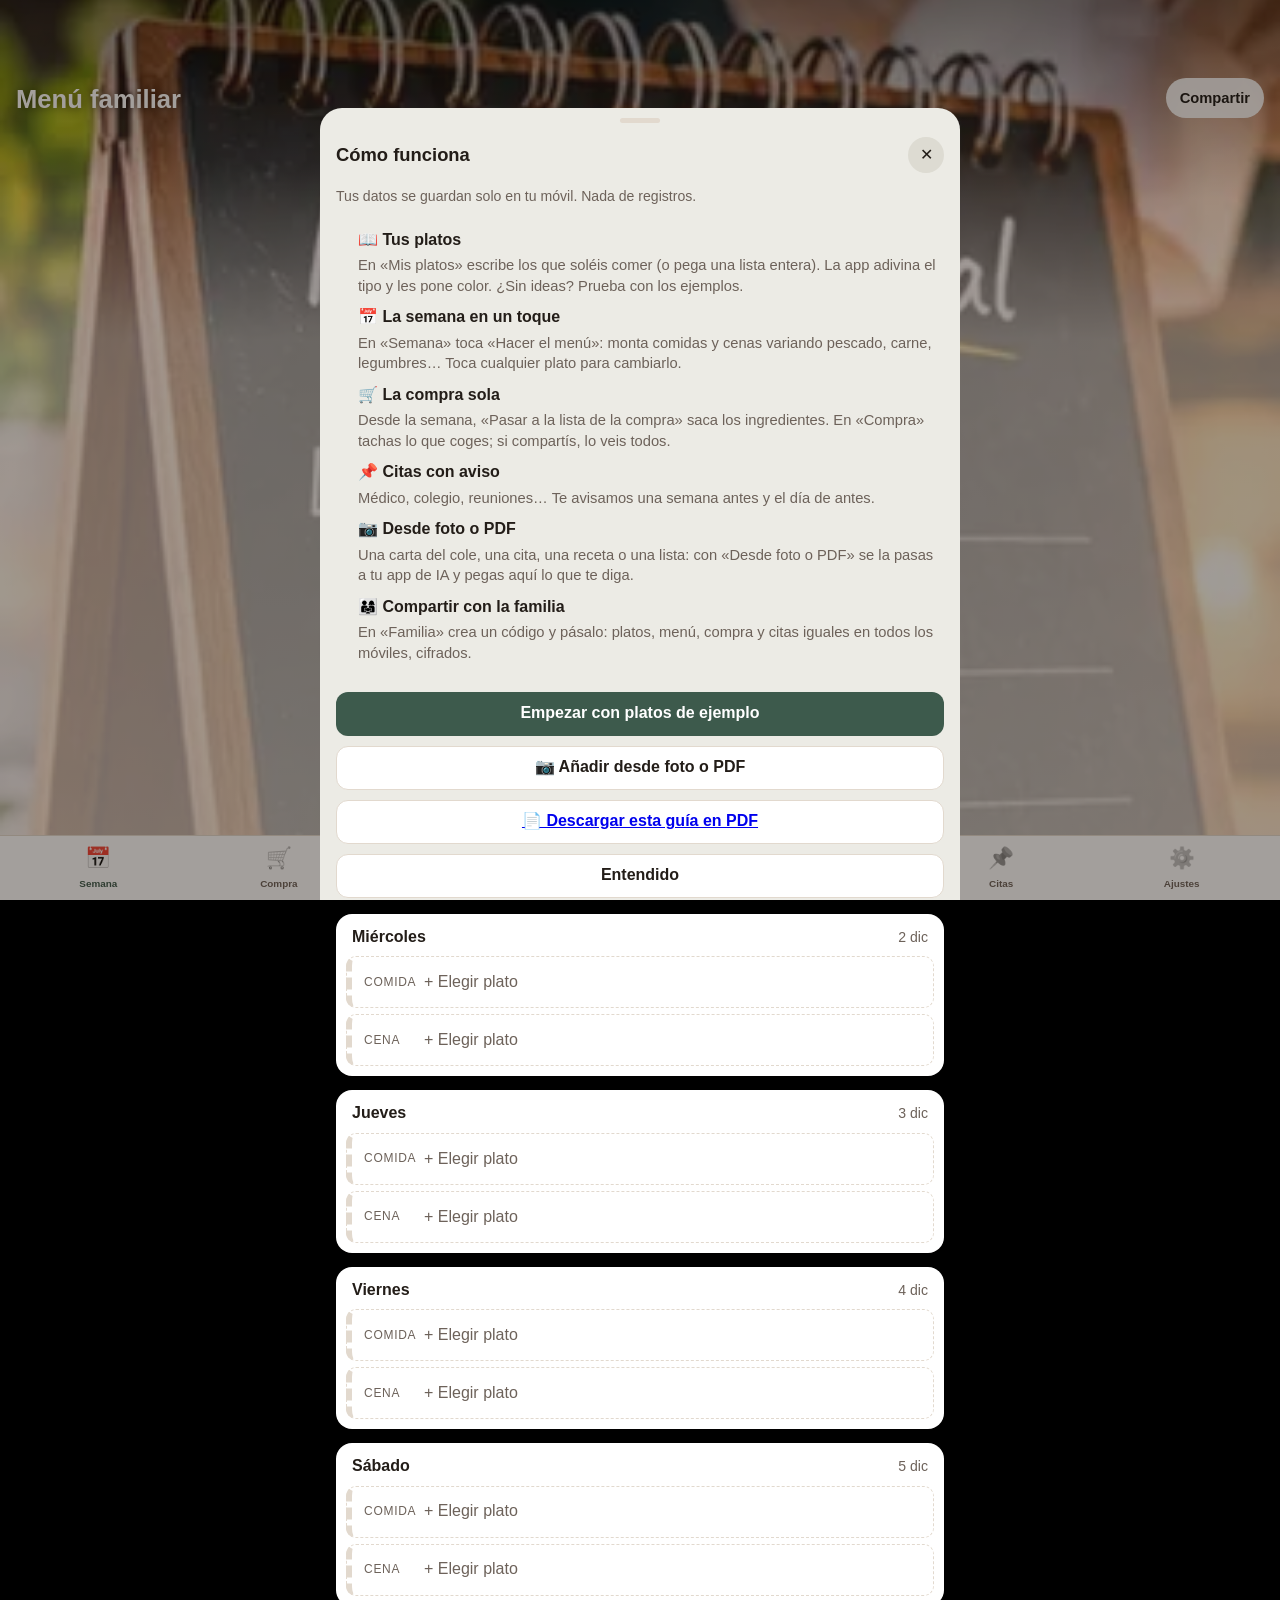
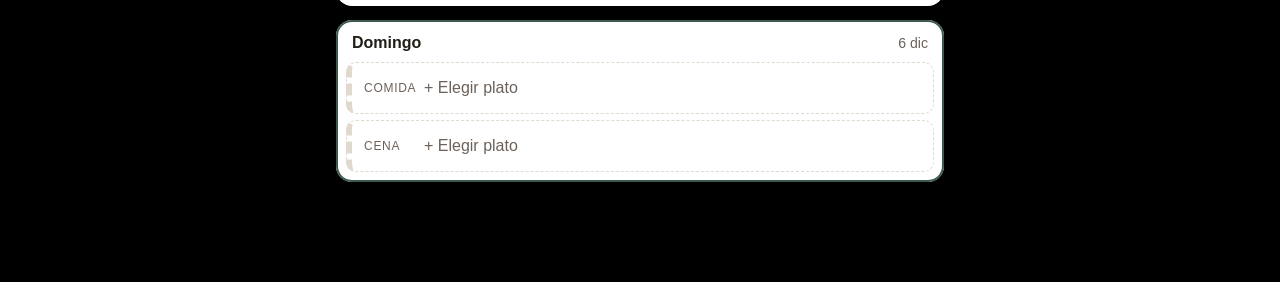
==== index.html @ d6dd3441 "Fondo de foto en cada pestaña, fijo al bajar, y elegible desde Ajustes (versión 20) Co-Authored-By: " ====
<!doctype html>
<html lang="es">
<head>
  <meta charset="utf-8">
  <meta name="viewport" content="width=device-width, initial-scale=1, viewport-fit=cover">
  <title>Menú familiar</title>
  <meta name="description" content="Planifica las comidas de la semana con vuestros platos de siempre, por colores, y alguna idea nueva de vez en cuando.">
  <meta name="theme-color" content="#f7f4ef" media="(prefers-color-scheme: light)">
  <meta name="theme-color" content="#151311" media="(prefers-color-scheme: dark)">
  <meta name="apple-mobile-web-app-capable" content="yes">
  <meta name="mobile-web-app-capable" content="yes">
  <meta name="apple-mobile-web-app-title" content="Menú familiar">
  <meta name="apple-mobile-web-app-status-bar-style" content="default">
  <link rel="manifest" href="manifest.webmanifest">
  <link rel="apple-touch-icon" href="icons/apple-touch-icon.png">
  <link rel="icon" type="image/png" href="icons/icon-192.png">
  <link rel="stylesheet" href="styles.css?v=20">
</head>
<body>
  <div id="fondo" aria-hidden="true"></div>
  <header class="topbar">
    <h1 id="title">Menú familiar</h1>
    <div class="actions" id="actions"></div>
  </header>

  <main id="view" tabindex="-1"></main>

  <nav class="tabs" id="tabs">
    <button type="button" data-tab="semana"><span class="tab-ic" aria-hidden="true">📅</span>Semana</button>
    <button type="button" data-tab="compra"><span class="tab-ic" aria-hidden="true">🛒</span>Compra</button>
    <button type="button" data-tab="platos"><span class="tab-ic" aria-hidden="true">📖</span>Mis platos</button>
    <button type="button" data-tab="familia"><span class="tab-ic" aria-hidden="true">👨‍👩‍👧</span>Familia</button>
    <button type="button" data-tab="ideas"><span class="tab-ic" aria-hidden="true">✨</span>Ideas</button>
    <button type="button" data-tab="citas"><span class="tab-ic" aria-hidden="true">📌</span>Citas</button>
    <button type="button" data-tab="ajustes"><span class="tab-ic" aria-hidden="true">⚙️</span>Ajustes</button>
  </nav>

  <div class="scrim" id="scrim"></div>
  <section class="sheet" id="sheet" role="dialog" aria-modal="true" aria-hidden="true" inert></section>
  <div class="toast" id="toast" role="status" aria-live="polite"></div>

  <!-- Al publicar una versión nueva, sube el número de ?v= en todos (y en APP_VERSION de app.js) -->
  <script src="platos.js?v=20"></script>
  <script src="familia.js?v=20"></script>
  <script src="compra.js?v=20"></script>
  <script src="recetas.js?v=20"></script>
  <script src="dibujos.js?v=20"></script>
  <script src="miembros.js?v=20"></script>
  <script src="citas.js?v=20"></script>
  <script src="guia.js?v=20"></script>
  <script src="ajustes.js?v=20"></script>
  <script src="app.js?v=20"></script>
</body>
</html>
---- styles.css ----
/* Una columna: barra superior, contenido y pestañas abajo. Cada tipo de plato tiene su color. */
:root {
  --bg: #f7f4ef;
  --surface: #ffffff;
  --surface-2: #efe9e1;
  --fg: #231d18;
  --muted: #6d625a;
  --line: #e2d9ce;
  --accent: #b4532a;
  --accent-fg: #ffffff;
  --scrim: rgba(25, 15, 8, 0.4);
  --shadow: 0 1px 2px rgba(40, 20, 5, 0.06), 0 2px 8px rgba(40, 20, 5, 0.05);
  --font: -apple-system, BlinkMacSystemFont, "SF Pro Text", "Segoe UI", Roboto, "Helvetica Neue", sans-serif;
  --radius: 16px;

  /* Colores de cada tipo */
  --pescado: #1f6fd1;
  --carne: #d23131;
  --ave: #e07a12;
  --verdura: #2f9a3c;
  --legumbres: #8a5a2b;
  --pasta: #c9a100;
  --huevos: #8b4fd6;
  --otros: #6b7280;
  --tint: 13%;
  color-scheme: light;
}

@media (prefers-color-scheme: dark) {
  :root {
    --bg: #151311;
    --surface: #201d1a;
    --surface-2: #2c2824;
    --fg: #efe8e1;
    --muted: #aa9f95;
    --line: #38322c;
    --accent: #f08a5d;
    --accent-fg: #2a1206;
    --scrim: rgba(0, 0, 0, 0.6);
    --shadow: none;
    --pescado: #5aa2f5;
    --carne: #f26b6b;
    --ave: #f5a14a;
    --verdura: #5fca6c;
    --legumbres: #c4925f;
    --pasta: #e6c63a;
    --huevos: #b48af0;
    --otros: #9ca3af;
    --tint: 20%;
    color-scheme: dark;
  }
}

* { box-sizing: border-box; }
[hidden] { display: none !important; }
html { -webkit-text-size-adjust: 100%; }
body {
  margin: 0;
  min-height: 100vh;
  background: var(--bg);
  color: var(--fg);
  font-family: var(--font);
  font-size: 16px;
  line-height: 1.4;
  -webkit-tap-highlight-color: transparent;
}
button, input, select, textarea { font: inherit; color: inherit; }
button { cursor: pointer; }
:focus-visible { outline: 2px solid var(--accent); outline-offset: 2px; }

.c-pescado { --c: var(--pescado); }
.c-carne { --c: var(--carne); }
.c-ave { --c: var(--ave); }
.c-verdura { --c: var(--verdura); }
.c-legumbres { --c: var(--legumbres); }
.c-pasta { --c: var(--pasta); }
.c-huevos { --c: var(--huevos); }
.c-otros { --c: var(--otros); }

/* ---------- Barra superior ---------- */
.topbar {
  position: sticky;
  top: 0;
  z-index: 10;
  display: flex;
  align-items: center;
  justify-content: space-between;
  gap: 8px;
  min-height: calc(56px + env(safe-area-inset-top, 0px));
  padding: env(safe-area-inset-top, 0px) max(16px, env(safe-area-inset-right, 0px)) 0 max(16px, env(safe-area-inset-left, 0px));
  background: var(--bg);
}
.topbar h1 { margin: 0; font-size: 1.35rem; font-weight: 750; color: var(--accent); }
.actions { display: flex; gap: 4px; }

/* ---------- Contenido ---------- */
main {
  display: grid;
  gap: 14px;
  max-width: 640px;
  margin: 0 auto;
  padding: 4px max(16px, env(safe-area-inset-right, 0px)) calc(100px + env(safe-area-inset-bottom, 0px)) max(16px, env(safe-area-inset-left, 0px));
}
main:focus { outline: none; }
h2 { margin: 8px 0 0; font-size: 1.05rem; }
.muted { color: var(--muted); }
.small { font-size: 0.88rem; }
p { margin: 0; }

.card {
  background: var(--surface);
  border-radius: var(--radius);
  box-shadow: var(--shadow);
  padding: 16px;
  display: grid;
  gap: 12px;
}

/* ---------- Botones ---------- */
.btn {
  display: inline-flex;
  align-items: center;
  justify-content: center;
  gap: 6px;
  min-height: 44px;
  padding: 0 16px;
  border: 1px solid var(--line);
  border-radius: 12px;
  background: var(--surface);
  font-weight: 600;
}
.btn:active { background: var(--surface-2); }
.btn.primary { background: var(--accent); color: var(--accent-fg); border-color: transparent; }
.btn.primary:active { filter: brightness(0.92); }
.btn.danger { color: var(--carne); }
.btn.small { min-height: 36px; padding: 0 12px; font-size: 0.9rem; }
.row { display: flex; flex-wrap: wrap; gap: 8px; }
.row > .grow { flex: 1 1 0; }

.pill-btn {
  min-height: 40px;
  padding: 0 14px;
  border: 0;
  border-radius: 999px;
  background: var(--surface-2);
  font-weight: 600;
  font-size: 0.92rem;
}

/* ---------- Semana ---------- */
.week-nav { display: grid; grid-template-columns: 44px 1fr 44px; align-items: center; }
.week-nav strong { text-align: center; }
.round {
  width: 44px; height: 44px;
  border: 0; border-radius: 50%;
  background: var(--surface-2);
  font-size: 1.2rem;
}

.legend { display: flex; flex-wrap: wrap; gap: 6px; }
.legend-item {
  display: inline-flex;
  align-items: center;
  gap: 6px;
  padding: 4px 10px 4px 6px;
  border-radius: 999px;
  background: var(--surface);
  box-shadow: var(--shadow);
  font-size: 0.85rem;
}
.legend-item b { font-variant-numeric: tabular-nums; }
.legend-item.low { opacity: 0.55; }
.dot { width: 12px; height: 12px; border-radius: 50%; background: var(--c, var(--otros)); flex: none; }

.day {
  background: var(--surface);
  border-radius: var(--radius);
  box-shadow: var(--shadow);
  padding: 10px;
  display: grid;
  gap: 6px;
}
.day.today { outline: 2px solid var(--accent); outline-offset: -2px; }
.day-head { display: flex; justify-content: space-between; align-items: baseline; padding: 2px 6px; }
.day-head strong { text-transform: capitalize; }

.slot {
  display: grid;
  grid-template-columns: auto minmax(0, 1fr) auto;
  align-items: center;
  gap: 10px;
  width: 100%;
  min-height: 52px;
  padding: 8px 12px;
  border: 0;
  border-left: 6px solid var(--c, var(--line));
  border-radius: 10px;
  background: var(--surface-2);
  background: color-mix(in srgb, var(--c, var(--line)) var(--tint), var(--surface));
  text-align: left;
}
.slot.empty { border-left-style: dashed; background: transparent; outline: 1px dashed var(--line); outline-offset: -1px; }
.slot-meal { font-size: 0.75rem; text-transform: uppercase; letter-spacing: 0.06em; color: var(--muted); width: 50px; }
.slot-name { font-weight: 600; }
.slot.empty .slot-name { font-weight: 400; color: var(--muted); }
.slot-emoji { font-size: 1.2rem; }
.tag-new {
  display: inline-block;
  margin-left: 6px;
  padding: 1px 7px;
  border-radius: 999px;
  background: var(--accent);
  color: var(--accent-fg);
  font-size: 0.7rem;
  font-weight: 700;
  vertical-align: 2px;
}

/* ---------- Mis platos ---------- */
.group { display: grid; gap: 6px; }
.group-head { display: flex; align-items: center; gap: 8px; margin-top: 6px; font-weight: 700; }
.group-head .count { color: var(--muted); font-weight: 400; }
.dish {
  display: flex;
  align-items: center;
  gap: 10px;
  width: 100%;
  min-height: 48px;
  padding: 8px 12px;
  border: 0;
  border-left: 6px solid var(--c);
  border-radius: 10px;
  background: var(--surface);
  background: color-mix(in srgb, var(--c) calc(var(--tint) * 0.6), var(--surface));
  box-shadow: var(--shadow);
  text-align: left;
}
.dish .name { flex: 1; font-weight: 600; }
.badge { font-size: 0.75rem; color: var(--muted); }

input[type="text"], input[type="search"], textarea {
  width: 100%;
  min-height: 46px;
  padding: 10px 12px;
  border: 1px solid var(--line);
  border-radius: 12px;
  background: var(--surface);
  font-size: 16px;
}
textarea { min-height: 160px; resize: vertical; }
label.field { display: grid; gap: 6px; font-weight: 600; font-size: 0.92rem; }

.chips { display: flex; flex-wrap: wrap; gap: 6px; }
.chip {
  display: inline-flex;
  align-items: center;
  gap: 6px;
  min-height: 38px;
  padding: 0 12px;
  border: 2px solid transparent;
  border-radius: 999px;
  background: var(--surface-2);
  font-size: 0.9rem;
}
.chip[aria-pressed="true"] {
  border-color: var(--c, var(--accent));
  background: color-mix(in srgb, var(--c, var(--accent)) calc(var(--tint) * 1.6), var(--surface));
  font-weight: 700;
}

/* ---------- Ideas ---------- */
.idea {
  border-left: 8px solid var(--c);
  background: color-mix(in srgb, var(--c) var(--tint), var(--surface));
  text-align: center;
  padding: 24px 16px;
}
.idea .big { font-size: 2.6rem; }
.idea .title { font-size: 1.35rem; font-weight: 750; }

.empty-state { text-align: center; padding: 28px 16px; }
.empty-state .big { font-size: 2.6rem; }

/* ---------- Lista de la compra ---------- */
.item {
  display: flex;
  align-items: stretch;
  background: var(--surface);
  border-radius: 12px;
  box-shadow: var(--shadow);
}
.item-main {
  flex: 1;
  display: flex;
  align-items: center;
  gap: 12px;
  min-height: 52px;
  padding: 8px 12px;
  border: 0;
  background: transparent;
  text-align: left;
}
.tick {
  display: grid;
  place-items: center;
  flex: none;
  width: 26px;
  height: 26px;
  border: 2px solid var(--line);
  border-radius: 50%;
  font-size: 0.9rem;
  font-weight: 800;
}
.item-text { display: grid; }
.item-name { font-weight: 600; }
.item-from { font-size: 0.8rem; color: var(--muted); }
.item-edit {
  width: 48px;
  border: 0;
  border-left: 1px solid var(--line);
  background: transparent;
  color: var(--muted);
  font-size: 1.2rem;
}
.item.done { box-shadow: none; background: transparent; outline: 1px solid var(--line); outline-offset: -1px; }
.item.done .item-name { text-decoration: line-through; color: var(--muted); font-weight: 400; }
.item.done .tick { background: var(--verdura); border-color: var(--verdura); color: var(--surface); }

.from-dish {
  display: grid;
  gap: 8px;
  padding: 12px;
  border-left: 6px solid var(--c);
  border-radius: 12px;
  background: var(--surface);
}
.from-title { display: flex; align-items: center; gap: 8px; font-weight: 700; }
.chip.have { opacity: 0.6; }
.btn:disabled { opacity: 0.5; }
textarea.short { min-height: 96px; }

/* ---------- Recetas ---------- */
.recipe-meta { display: flex; flex-wrap: wrap; align-items: center; gap: 6px 14px; font-size: 0.9rem; color: var(--muted); }
.recipe-meta .dot { margin-right: -8px; }
.servings { display: flex; align-items: center; gap: 12px; }
.servings span { flex: 1; font-weight: 600; }
.servings strong { min-width: 2ch; text-align: center; font-size: 1.15rem; }
.ing-table {
  width: 100%;
  border-collapse: collapse;
  background: var(--surface);
  border-radius: 12px;
  overflow: hidden;
  font-size: 0.92rem;
}
.ing-table th, .ing-table td { padding: 8px 10px; text-align: left; border-bottom: 1px solid var(--line); }
.ing-table th { font-size: 0.75rem; text-transform: uppercase; letter-spacing: 0.05em; color: var(--muted); font-weight: 600; }
.ing-table th:nth-child(2), .ing-table td:nth-child(2) { white-space: nowrap; }
.ing-table th:last-child, .ing-table td:last-child { text-align: right; font-variant-numeric: tabular-nums; white-space: nowrap; }
.ing-table tfoot td { font-weight: 700; border-bottom: 0; }
.ing-table tfoot tr:first-child td { border-top: 2px solid var(--line); }
.macros { display: grid; grid-template-columns: repeat(3, 1fr); gap: 8px; }
.macros div { display: grid; justify-items: center; padding: 10px 6px; border-radius: 12px; background: var(--surface); }
.macros strong { font-size: 1.05rem; font-variant-numeric: tabular-nums; }
.macros span { font-size: 0.78rem; color: var(--muted); }
.steps-title { margin: 4px 0 0; font-size: 1rem; }
.steps { margin: 0; padding-left: 1.4em; display: grid; gap: 8px; line-height: 1.5; }
.steps li::marker { color: var(--accent); font-weight: 700; }

/* ---------- Dibujos y cuadrícula de platos ---------- */
.cute { display: block; width: 64px; height: 64px; flex: none; }
.tiles { display: grid; grid-template-columns: repeat(auto-fill, minmax(100px, 1fr)); gap: 8px; }
.tile {
  position: relative;
  display: grid;
  justify-items: center;
  align-content: start;
  gap: 6px;
  aspect-ratio: 1 / 1.08;
  padding: 10px 6px 8px;
  border: 0;
  border-radius: 16px;
  background: var(--surface);
  background: color-mix(in srgb, var(--c) calc(var(--tint) * 0.9), var(--surface));
  box-shadow: var(--shadow);
  text-align: center;
}
.tile:active { transform: scale(0.97); }
.tile .cute { width: 58%; height: auto; aspect-ratio: 1; }
.tile-name {
  font-size: 0.8rem;
  font-weight: 650;
  line-height: 1.2;
  display: -webkit-box;
  -webkit-line-clamp: 2;
  -webkit-box-orient: vertical;
  overflow: hidden;
}
.tile-fav { position: absolute; top: 6px; right: 7px; font-size: 0.8rem; }
.tile-badge {
  position: absolute;
  top: 6px;
  left: 6px;
  padding: 1px 6px;
  border-radius: 999px;
  background: var(--surface);
  color: var(--muted);
  font-size: 0.62rem;
  font-weight: 700;
  box-shadow: var(--shadow);
}

/* ---------- Comida con varios platos ---------- */
.slot-more { display: block; margin-top: 2px; font-size: 0.8rem; font-weight: 500; color: var(--muted); }
.slot-more .dot { display: inline-block; width: 8px; height: 8px; margin: 0 4px 0 6px; vertical-align: 0; }
.slot-more .dot:first-child { margin-left: 0; }
.meal-dish {
  display: grid;
  gap: 10px;
  padding: 12px;
  border-left: 6px solid var(--c);
  border-radius: 14px;
  background: var(--surface);
}
.md-head { display: flex; align-items: center; gap: 10px; }
.md-head .cute { width: 52px; height: 52px; }
.md-title { display: grid; gap: 2px; }
.md-who { display: grid; gap: 8px; }
.per-person { display: flex; flex-wrap: wrap; gap: 6px; }
.per-person > span { padding: 6px 10px; border-radius: 999px; background: var(--surface); font-size: 0.85rem; }

/* ---------- Pestaña Familia ---------- */
.members { display: grid; gap: 8px; }
.member {
  display: flex;
  align-items: center;
  gap: 12px;
  width: 100%;
  padding: 10px 14px;
  border: 0;
  border-radius: 14px;
  background: var(--surface);
  box-shadow: var(--shadow);
  text-align: left;
}
.avatar { display: grid; place-items: center; width: 44px; height: 44px; flex: none; border-radius: 50%; background: var(--surface-2); font-size: 1.6rem; }
.avatar.small { width: 32px; height: 32px; font-size: 1.15rem; }
.member-text { flex: 1; display: grid; }
.member-factor { display: grid; justify-items: end; }
.member-factor strong { font-size: 1.05rem; font-variant-numeric: tabular-nums; }
.member-factor span { font-size: 0.72rem; color: var(--muted); }
.intake { display: grid; gap: 10px; }
.intake-card { display: grid; gap: 8px; padding: 14px; border-radius: 16px; background: var(--surface); box-shadow: var(--shadow); }
.intake-head { display: flex; align-items: center; gap: 8px; }
.hero { display: flex; align-items: baseline; gap: 8px; }
.hero strong { font-size: 2rem; line-height: 1.1; font-variant-numeric: tabular-nums; }
.hero span { color: var(--muted); font-size: 0.9rem; }
.meter { height: 10px; border-radius: 999px; background: var(--surface-2); overflow: hidden; }
.meter span { display: block; height: 100%; border-radius: 999px; background: var(--accent); }
.small-macros div { background: var(--surface-2); }

/* ---------- Plan de salud ---------- */
.slot-health { margin-left: 6px; font-size: 0.9rem; }
.tile-health { position: absolute; bottom: 6px; right: 7px; font-size: 0.85rem; }
.health-line { margin: 0; font-size: 0.85rem; }
.health-tag { justify-self: start; margin-top: 2px; padding: 1px 8px; border-radius: 999px; background: var(--surface-2); font-size: 0.75rem; font-weight: 600; }
.health-box { display: grid; gap: 6px; padding: 12px; border-radius: 12px; background: var(--surface); border-left: 5px solid var(--verdura); }
.health-box.warn { border-left-color: var(--ave); }
.health-box.stop { border-left-color: var(--carne); }
.health-notes { margin: 0; padding-left: 0; list-style: none; display: grid; gap: 4px; font-size: 0.88rem; }
.danger-note { background: color-mix(in srgb, var(--carne) 14%, var(--surface)); }
.danger-text { color: var(--carne); font-weight: 600; }
.health-intake { display: grid; gap: 6px; padding-top: 10px; border-top: 1px solid var(--line); }
.hrow { display: grid; grid-template-columns: 1.5em 1fr auto; align-items: baseline; gap: 4px 8px; font-size: 0.92rem; }
.hrow strong { font-variant-numeric: tabular-nums; }
.hextra { grid-column: 2 / -1; margin-top: -2px; }
.water .hero strong { font-size: 1.6rem; }

/* ---------- Desglose del consumo ---------- */
.breakdown { display: grid; gap: 10px; padding-top: 10px; border-top: 1px solid var(--line); }
.bd-list { display: grid; gap: 6px; }
.bd-item { border-radius: 12px; background: var(--surface-2); overflow: hidden; }
.bd-row {
  display: grid;
  grid-template-columns: minmax(0, 1fr) auto;
  gap: 6px 10px;
  width: 100%;
  padding: 10px 12px;
  border: 0;
  background: transparent;
  text-align: left;
}
.bd-name { font-size: 0.9rem; font-weight: 600; }
.bd-name .dot { display: inline-block; width: 9px; height: 9px; margin-right: 6px; }
.bd-val { font-size: 0.9rem; font-weight: 700; font-variant-numeric: tabular-nums; white-space: nowrap; text-align: right; }
.bd-val .muted { font-weight: 500; margin-left: 4px; }
.bd-bar { grid-column: 1 / -1; height: 6px; border-radius: 999px; background: var(--surface); overflow: hidden; }
.bd-bar span { display: block; height: 100%; border-radius: 999px; background: var(--accent); }
.bd-ing { width: calc(100% - 16px); margin: 0 8px 6px; border-collapse: collapse; font-size: 0.85rem; background: var(--surface); border-radius: 10px; overflow: hidden; }
.bd-ing th, .bd-ing td { padding: 6px 8px; text-align: left; border-bottom: 1px solid var(--line); }
.bd-ing th { font-size: 0.7rem; text-transform: uppercase; letter-spacing: 0.04em; color: var(--muted); font-weight: 600; }
.bd-ing td:nth-child(2), .bd-ing td:last-child, .bd-ing th:nth-child(2), .bd-ing th:last-child { text-align: right; white-space: nowrap; font-variant-numeric: tabular-nums; }
.bd-item > .muted { margin: 0 12px 10px; }

/* ---------- Citas ---------- */
.citas { display: grid; gap: 8px; }
.cita {
  display: flex;
  align-items: center;
  gap: 12px;
  width: 100%;
  padding: 10px 12px;
  border: 0;
  border-left: 6px solid var(--accent);
  border-radius: 14px;
  background: var(--surface);
  box-shadow: var(--shadow);
  text-align: left;
}
.cita.tipo-medica { border-left-color: var(--pescado); }
.cita.tipo-reunion { border-left-color: var(--huevos); }
.cita.tipo-colegio { border-left-color: var(--pasta); }
.cita-fecha { display: grid; justify-items: center; min-width: 44px; padding: 4px 0; border-radius: 10px; background: var(--surface-2); }
.cita-fecha strong { font-size: 1.3rem; line-height: 1.1; font-variant-numeric: tabular-nums; }
.cita-fecha span { font-size: 0.7rem; color: var(--muted); text-transform: uppercase; }
.cita-text { flex: 1; display: grid; gap: 2px; }
.cita-falta { justify-self: start; padding: 1px 8px; border-radius: 999px; background: var(--surface-2); font-size: 0.75rem; font-weight: 700; }
.cita-bell { font-size: 0.9rem; opacity: 0.7; }
.citas.pasadas .cita { opacity: 0.6; box-shadow: none; }
.day-cita {
  display: block;
  width: 100%;
  padding: 6px 10px;
  border: 0;
  border-radius: 10px;
  background: var(--surface-2);
  font-size: 0.85rem;
  font-weight: 600;
  text-align: left;
}

/* ---------- Familia ---------- */
.stack { display: grid; gap: 10px; }
.region { display: grid; gap: 14px; }
.diag {
  margin: 0;
  padding: 12px;
  max-height: 45vh;
  overflow: auto;
  border-radius: 12px;
  background: var(--surface);
  font: 0.72rem/1.45 ui-monospace, "SF Mono", Menlo, monospace;
  white-space: pre-wrap;
  word-break: break-word;
  user-select: text;
  -webkit-user-select: text;
}
.code-box {
  padding: 16px;
  border-radius: 12px;
  background: var(--surface);
  border: 2px dashed var(--line);
  font-family: ui-monospace, "SF Mono", Menlo, monospace;
  font-size: 1.15rem;
  font-weight: 700;
  letter-spacing: 0.04em;
  text-align: center;
  user-select: all;
  -webkit-user-select: all;
  word-break: break-all;
}

/* ---------- Pestañas ---------- */
.tabs {
  position: fixed;
  left: 0; right: 0; bottom: 0;
  z-index: 10;
  display: grid;
  grid-template-columns: repeat(7, 1fr);
  padding: 6px max(8px, env(safe-area-inset-right, 0px)) calc(6px + env(safe-area-inset-bottom, 0px)) max(8px, env(safe-area-inset-left, 0px));
  background: var(--surface);
  border-top: 1px solid var(--line);
}
.tabs button {
  display: grid;
  justify-items: center;
  gap: 2px;
  min-height: 52px;
  border: 0;
  border-radius: 12px;
  background: transparent;
  color: var(--muted);
  font-size: 0.62rem;
  font-weight: 600;
  white-space: nowrap;
}
.tabs .tab-ic { font-size: 1.3rem; filter: grayscale(1); opacity: 0.7; }
.tabs button[aria-current="page"] { color: var(--accent); }
.tabs button[aria-current="page"] .tab-ic { filter: none; opacity: 1; }

/* ---------- Hoja inferior ---------- */
.scrim {
  position: fixed; inset: 0; z-index: 20;
  background: var(--scrim);
  opacity: 0; pointer-events: none;
  transition: opacity 0.2s;
}
.scrim.open { opacity: 1; pointer-events: auto; }
.sheet {
  position: fixed;
  left: 0; right: 0; bottom: 0;
  z-index: 21;
  max-width: 640px;
  max-height: 88vh;
  margin: 0 auto;
  overflow-y: auto;
  overscroll-behavior: contain;
  display: grid;
  gap: 14px;
  padding: 10px 16px calc(20px + env(safe-area-inset-bottom, 0px));
  border-radius: 22px 22px 0 0;
  background: var(--bg);
  transform: translateY(105%);
  visibility: hidden;
  transition: transform 0.25s ease, visibility 0s linear 0.25s;
}
.sheet.open { transform: none; visibility: visible; transition: transform 0.25s ease; }
.sheet .grabber { justify-self: center; width: 40px; height: 5px; border-radius: 3px; background: var(--line); }
.sheet-head { display: flex; justify-content: space-between; align-items: center; gap: 8px; }
.sheet-head h3 { flex: 1; margin: 0; font-size: 1.15rem; }
.sheet-head h3::first-letter { text-transform: uppercase; }
.close { width: 36px; height: 36px; border: 0; border-radius: 50%; background: var(--surface-2); font-size: 1rem; }
.notice {
  padding: 12px;
  border-radius: 12px;
  background: color-mix(in srgb, var(--accent) 14%, var(--surface));
  display: grid;
  gap: 10px;
}
.pick-list { display: grid; gap: 6px; }

/* ---------- Aviso ---------- */
.toast {
  position: fixed;
  left: 50%;
  bottom: calc(84px + env(safe-area-inset-bottom, 0px));
  z-index: 30;
  max-width: calc(100% - 32px);
  padding: 10px 16px;
  border-radius: 12px;
  background: var(--fg);
  color: var(--bg);
  font-size: 0.92rem;
  transform: translate(-50%, 20px);
  opacity: 0;
  pointer-events: none;
  transition: opacity 0.2s, transform 0.2s;
}
.toast.show { opacity: 1; transform: translate(-50%, 0); }

@media (prefers-reduced-motion: reduce) {
  .sheet, .scrim, .toast { transition: none; }
}

/* Guía y añadir desde foto o PDF */
.guia-pasos { margin: 8px 0 14px; padding-left: 22px; display: flex; flex-direction: column; gap: 10px; }
.guia-pasos li { display: flex; flex-direction: column; gap: 4px; }
.guia-pasos li span { color: var(--muted, #666); font-size: .92em; }
.ayuda-fila { margin-bottom: 12px; }
.imp-lista { list-style: none; padding: 0; margin: 0 0 12px; display: flex; flex-direction: column; gap: 10px; }
.imp-fila { display: flex; gap: 10px; align-items: flex-start; }
.imp-fila input[type="checkbox"] { width: 22px; height: 22px; margin-top: 10px; flex: none; }
.imp-fila .grow, .imp-fila input[type="text"] { flex: 1; min-width: 0; }
#imp-texto { width: 100%; min-height: 120px; font-family: ui-monospace, monospace; font-size: .9em; }

/* ---------- Temas ---------- */
/* Con tema, la foto de la pestaña es el fondo de toda la pantalla y se queda quieta al bajar.
   Encima lleva un velo: oscuro arriba (para el título) y del color del fondo más abajo (para leer bien). */
#fondo { position: fixed; inset: 0; z-index: -1; background: var(--bg); }
:root[data-tema] {
  --accent: var(--tema);
  --accent-fg: #ffffff;
  --velo: 247, 244, 239;
  --bg: color-mix(in srgb, var(--tema) 6%, #f7f4ef);
  --surface-2: color-mix(in srgb, var(--tema) 10%, #efe9e1);
  background: #000;
}
@media (prefers-color-scheme: dark) {
  :root[data-tema] {
    --accent: color-mix(in srgb, var(--tema) 55%, #ffffff);
    --accent-fg: #15120f;
    --velo: 21, 19, 17;
    --bg: color-mix(in srgb, var(--tema) 10%, #151311);
    --surface-2: color-mix(in srgb, var(--tema) 14%, #2c2824);
  }
}
:root[data-tema] body { background: transparent; }
:root[data-tema] #fondo {
  background:
    linear-gradient(180deg, rgba(0, 0, 0, 0.45) 0, rgba(0, 0, 0, 0) 200px),
    linear-gradient(180deg, rgba(var(--velo), 0) 0, rgba(var(--velo), 0.15) 160px, rgba(var(--velo), 0.62) 340px, rgba(var(--velo), 0.72) 100%),
    var(--tema-img) center / cover no-repeat,
    var(--tema);
}
:root[data-tema] .topbar {
  position: relative;
  align-items: flex-end;
  min-height: calc(130px + env(safe-area-inset-top, 0px));
  padding-bottom: 12px;
  background: transparent;
}
:root[data-tema] .topbar h1 { color: #ffffff; font-size: 1.6rem; text-shadow: 0 1px 8px rgba(0, 0, 0, 0.55); }
:root[data-tema] .topbar .pill-btn { background: rgba(255, 255, 255, 0.88); color: #1d1a17; }
/* El texto que va directamente sobre la foto lleva una franja del color del fondo para que se lea bien */
:root[data-tema] main > h2, :root[data-tema] main > p, :root[data-tema] .region > p, :root[data-tema] .region > h2, :root[data-tema] .group-head, :root[data-tema] .week-nav > div, :root[data-tema] .week-nav > strong {
  justify-self: start;
  width: fit-content;
  padding: 4px 10px;
  border-radius: 10px;
  background: rgba(var(--velo), 0.85);
}
:root[data-tema] .week-nav > div, :root[data-tema] .week-nav > strong { justify-self: center; }
.tema-pestanas { display: grid; gap: 8px; }
.tema-pestana {
  display: flex;
  align-items: center;
  gap: 12px;
  width: 100%;
  padding: 8px 12px 8px 8px;
  border: 0;
  border-radius: 14px;
  background: var(--surface);
  box-shadow: var(--shadow);
  text-align: left;
}
.tema-mini { display: grid; place-items: center; flex: none; width: 54px; height: 54px; border-radius: 10px; background: var(--surface-2) center / cover no-repeat; font-size: 1.4rem; }
.tema-pestana-txt { flex: 1; display: grid; }
.temas { display: grid; grid-template-columns: repeat(auto-fill, minmax(100px, 1fr)); gap: 10px; }
.tema-op {
  display: grid;
  gap: 6px;
  padding: 6px;
  border: 2px solid transparent;
  border-radius: 16px;
  background: var(--surface);
  box-shadow: var(--shadow);
  text-align: left;
}
.tema-op[aria-pressed="true"] { border-color: var(--accent); }
.tema-foto {
  display: grid;
  place-items: center;
  aspect-ratio: 1 / 1.1;
  border-radius: 11px;
  background: var(--surface-2) center / cover no-repeat;
  font-size: 2rem;
}
.tema-nombre { display: flex; align-items: center; gap: 6px; font-size: 0.78rem; font-weight: 650; line-height: 1.2; }
.tema-color { flex: none; width: 10px; height: 10px; border-radius: 50%; }
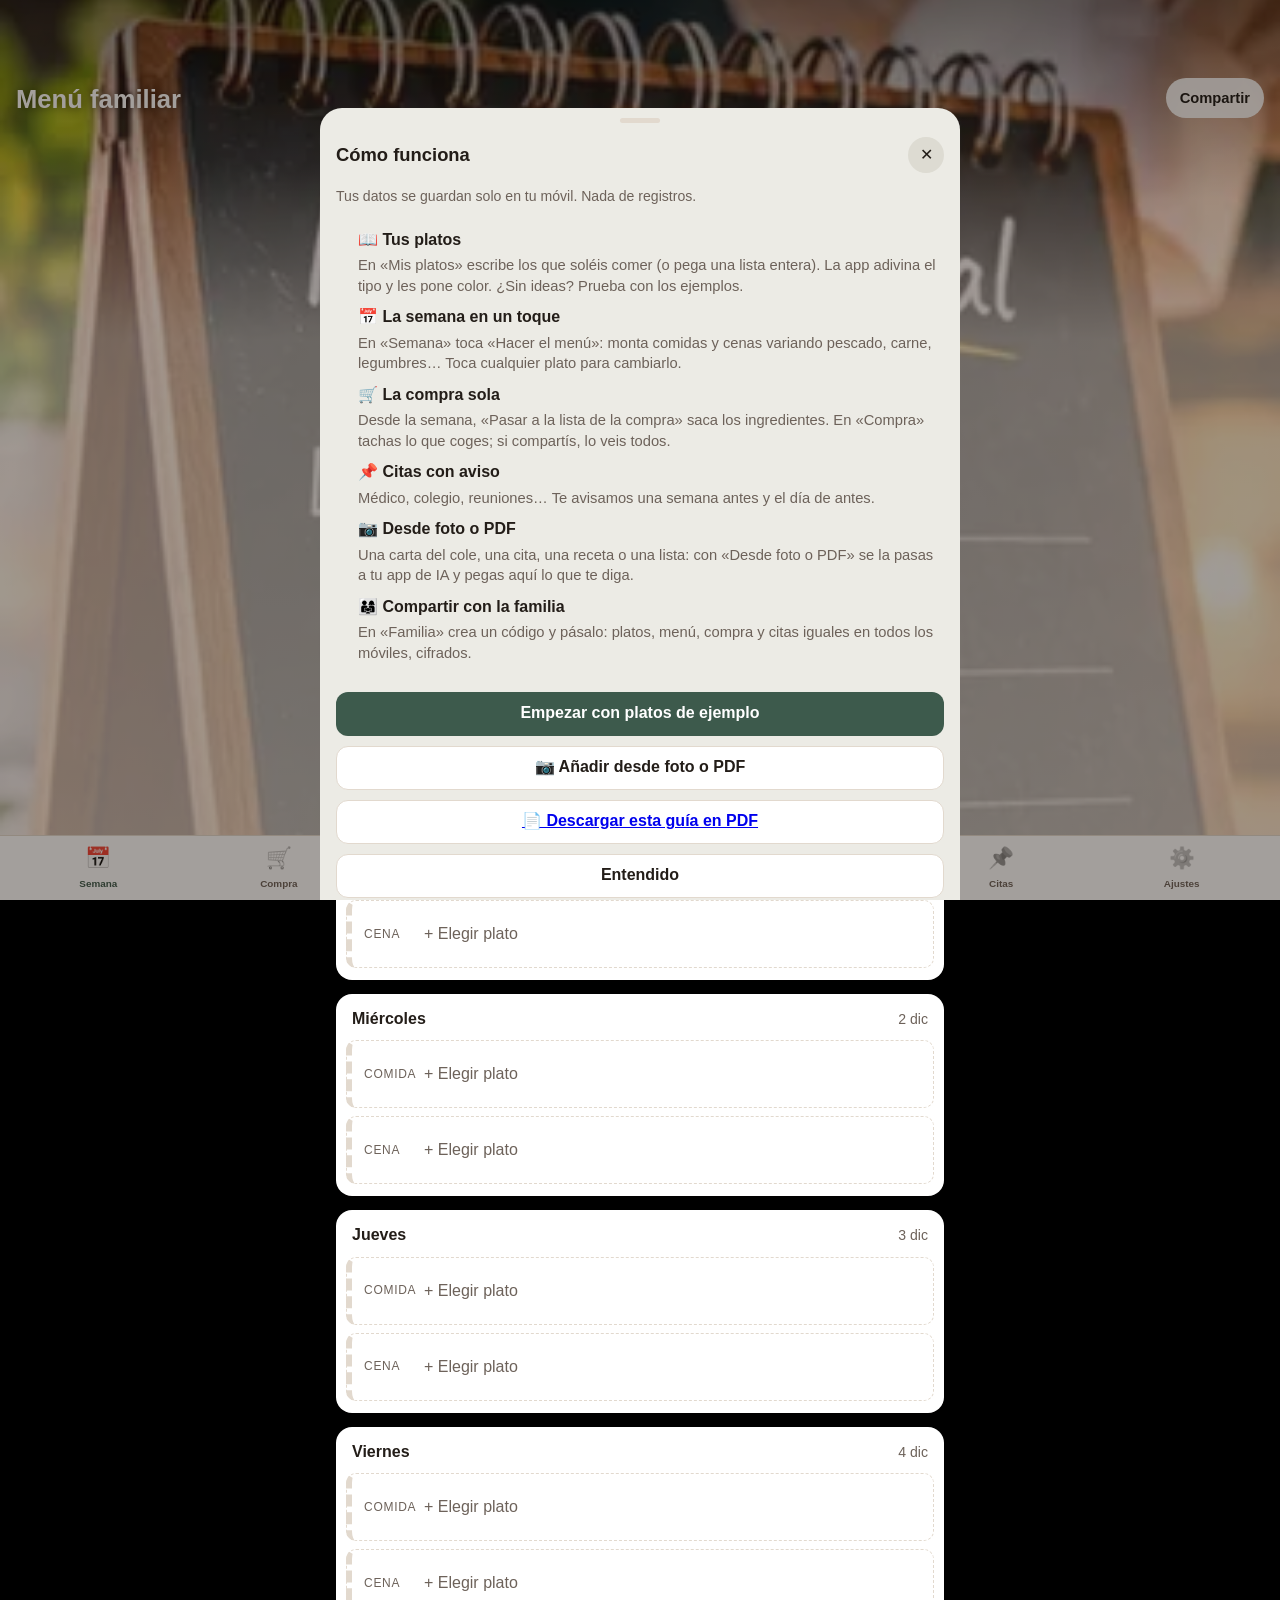
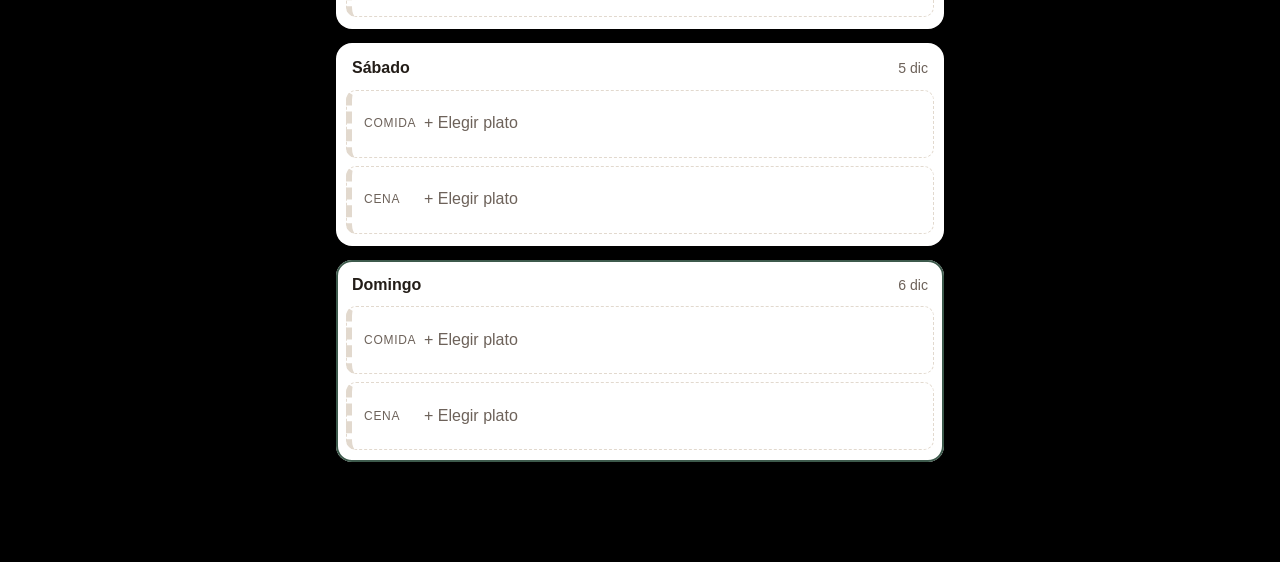
==== commit cb535d85: "Semana: huecos más grandes y un dibujo para el plato y otro para cada acompañamiento (versión 25) - " ====
--- a/index.html
+++ b/index.html
@@ -14,7 +14,7 @@
   <link rel="manifest" href="manifest.webmanifest">
   <link rel="apple-touch-icon" href="icons/apple-touch-icon.png">
   <link rel="icon" type="image/png" href="icons/icon-192.png">
-  <link rel="stylesheet" href="styles.css?v=20">
+  <link rel="stylesheet" href="styles.css?v=25">
 </head>
 <body>
   <div id="fondo" aria-hidden="true"></div>
@@ -40,15 +40,16 @@
   <div class="toast" id="toast" role="status" aria-live="polite"></div>
 
   <!-- Al publicar una versión nueva, sube el número de ?v= en todos (y en APP_VERSION de app.js) -->
-  <script src="platos.js?v=20"></script>
-  <script src="familia.js?v=20"></script>
-  <script src="compra.js?v=20"></script>
-  <script src="recetas.js?v=20"></script>
-  <script src="dibujos.js?v=20"></script>
-  <script src="miembros.js?v=20"></script>
-  <script src="citas.js?v=20"></script>
-  <script src="guia.js?v=20"></script>
-  <script src="ajustes.js?v=20"></script>
-  <script src="app.js?v=20"></script>
+  <script src="platos.js?v=25"></script>
+  <script src="familia.js?v=25"></script>
+  <script src="avisos.js?v=25"></script>
+  <script src="compra.js?v=25"></script>
+  <script src="recetas.js?v=25"></script>
+  <script src="dibujos.js?v=25"></script>
+  <script src="miembros.js?v=25"></script>
+  <script src="citas.js?v=25"></script>
+  <script src="guia.js?v=25"></script>
+  <script src="ajustes.js?v=25"></script>
+  <script src="app.js?v=25"></script>
 </body>
 </html>
--- a/styles.css
+++ b/styles.css
@@ -16,6 +16,9 @@
   /* Colores de cada tipo */
   --pescado: #1f6fd1;
   --carne: #d23131;
+  --cerdo: #d4517d;
+  --cordero: #0f8b8d;
+  --conejo: #9a6b5b;
   --ave: #e07a12;
   --verdura: #2f9a3c;
   --legumbres: #8a5a2b;
@@ -40,6 +43,9 @@
     --shadow: none;
     --pescado: #5aa2f5;
     --carne: #f26b6b;
+    --cerdo: #f08aab;
+    --cordero: #4fc4c6;
+    --conejo: #d29c8a;
     --ave: #f5a14a;
     --verdura: #5fca6c;
     --legumbres: #c4925f;
@@ -70,6 +76,9 @@
 
 .c-pescado { --c: var(--pescado); }
 .c-carne { --c: var(--carne); }
+.c-cerdo { --c: var(--cerdo); }
+.c-cordero { --c: var(--cordero); }
+.c-conejo { --c: var(--conejo); }
 .c-ave { --c: var(--ave); }
 .c-verdura { --c: var(--verdura); }
 .c-legumbres { --c: var(--legumbres); }
@@ -176,9 +185,9 @@
   background: var(--surface);
   border-radius: var(--radius);
   box-shadow: var(--shadow);
-  padding: 10px;
-  display: grid;
-  gap: 6px;
+  padding: 12px 10px;
+  display: grid;
+  gap: 8px;
 }
 .day.today { outline: 2px solid var(--accent); outline-offset: -2px; }
 .day-head { display: flex; justify-content: space-between; align-items: baseline; padding: 2px 6px; }
@@ -190,8 +199,8 @@
   align-items: center;
   gap: 10px;
   width: 100%;
-  min-height: 52px;
-  padding: 8px 12px;
+  min-height: 68px;
+  padding: 10px 10px 10px 12px;
   border: 0;
   border-left: 6px solid var(--c, var(--line));
   border-radius: 10px;
@@ -204,6 +213,11 @@
 .slot-name { font-weight: 600; }
 .slot.empty .slot-name { font-weight: 400; color: var(--muted); }
 .slot-emoji { font-size: 1.2rem; }
+.slot-main { display: block; }
+.slot-icons { display: grid; justify-items: center; align-content: center; gap: 2px; }
+.slot-ico .cute { width: 46px; height: 46px; }
+.slot-icons.varios .slot-ico .cute { width: 42px; height: 42px; }
+.slot-icons.varios .slot-ico.acomp .cute { width: 34px; height: 34px; }
 .tag-new {
   display: inline-block;
   margin-left: 6px;
@@ -411,7 +425,7 @@
 }
 
 /* ---------- Comida con varios platos ---------- */
-.slot-more { display: block; margin-top: 2px; font-size: 0.8rem; font-weight: 500; color: var(--muted); }
+.slot-more { display: block; margin-top: 4px; font-size: 0.86rem; font-weight: 500; color: var(--muted); }
 .slot-more .dot { display: inline-block; width: 8px; height: 8px; margin: 0 4px 0 6px; vertical-align: 0; }
 .slot-more .dot:first-child { margin-left: 0; }
 .meal-dish {
@@ -471,6 +485,19 @@
 .danger-note { background: color-mix(in srgb, var(--carne) 14%, var(--surface)); }
 .danger-text { color: var(--carne); font-weight: 600; }
 .health-intake { display: grid; gap: 6px; padding-top: 10px; border-top: 1px solid var(--line); }
+.sem { display: grid; gap: 6px; }
+.sem-row { display: grid; grid-template-columns: 1.4em 1fr; gap: 6px; align-items: start; padding: 6px 10px; border-radius: 12px; background: var(--chip, rgba(127,127,127,.08)); }
+.sem-row.sem-mal { background: rgba(220, 38, 38, .10); }
+.sem-row.sem-casi { background: rgba(234, 179, 8, .13); }
+.sem-row.sem-ok { background: rgba(22, 163, 74, .08); }
+.sem-dot { font-size: .9rem; line-height: 1.5; }
+.sem-txt { font-size: .92rem; line-height: 1.35; }
+.sem-txt > span:not(.muted) { font-weight: 600; }
+.sem-txt > span:not(.muted)::before { content: '· '; color: var(--muted, #888); font-weight: 400; }
+.sem-txt > .muted { display: block; margin-top: 1px; }
+.variedad { display: grid; gap: 8px; }
+.numeros { display: grid; gap: 8px; padding-top: 10px; border-top: 1px solid var(--line); }
+.intake-head .muted { margin-left: auto; }
 .hrow { display: grid; grid-template-columns: 1.5em 1fr auto; align-items: baseline; gap: 4px 8px; font-size: 0.92rem; }
 .hrow strong { font-variant-numeric: tabular-nums; }
 .hextra { grid-column: 2 / -1; margin-top: -2px; }
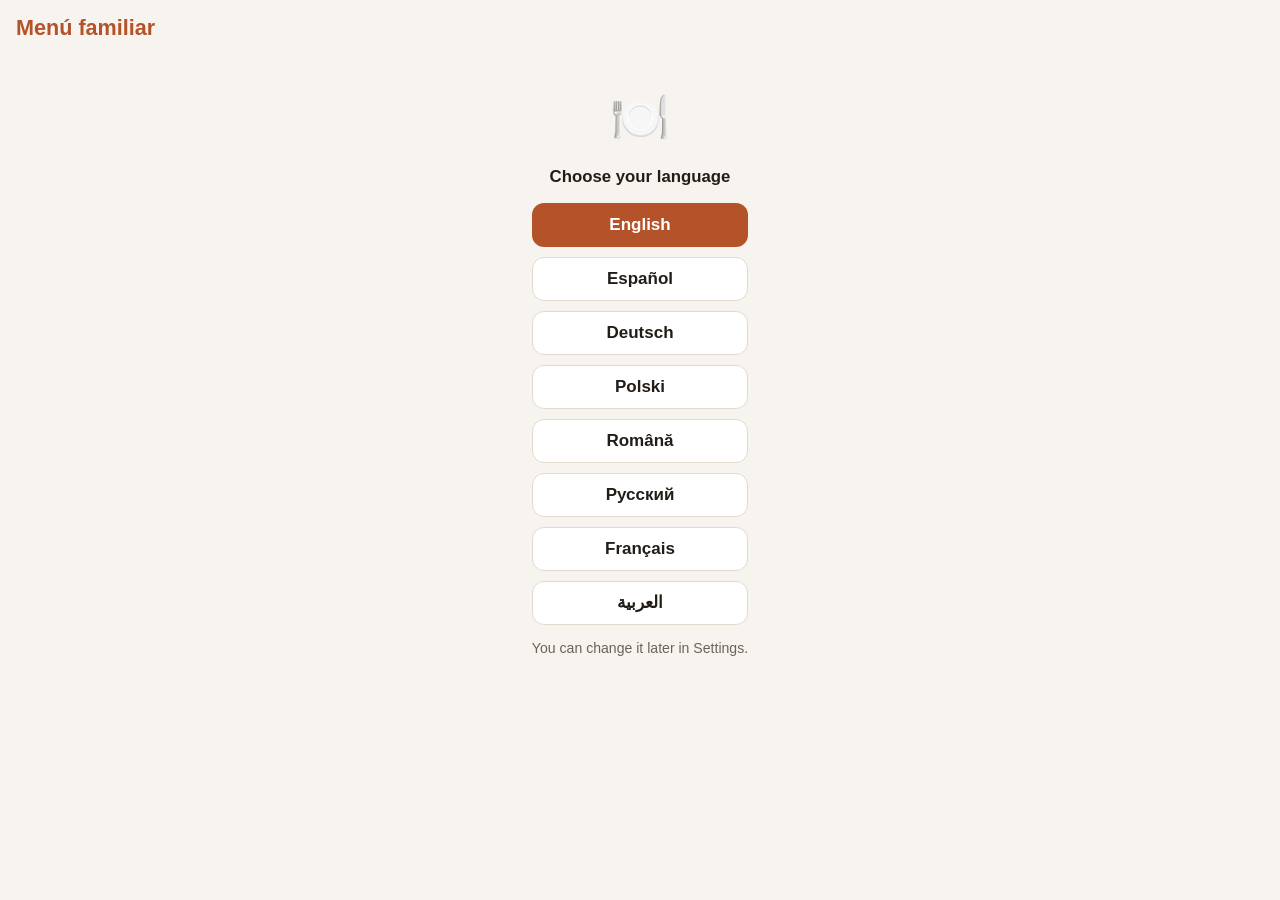
==== commit 66622325: "Idiomas: la app pregunta el idioma la primera vez y está en 8 (versión 26) - Español, alemán, inglés" ====
--- a/index.html
+++ b/index.html
@@ -14,7 +14,7 @@
   <link rel="manifest" href="manifest.webmanifest">
   <link rel="apple-touch-icon" href="icons/apple-touch-icon.png">
   <link rel="icon" type="image/png" href="icons/icon-192.png">
-  <link rel="stylesheet" href="styles.css?v=25">
+  <link rel="stylesheet" href="styles.css?v=26">
 </head>
 <body>
   <div id="fondo" aria-hidden="true"></div>
@@ -40,16 +40,19 @@
   <div class="toast" id="toast" role="status" aria-live="polite"></div>
 
   <!-- Al publicar una versión nueva, sube el número de ?v= en todos (y en APP_VERSION de app.js) -->
-  <script src="platos.js?v=25"></script>
-  <script src="familia.js?v=25"></script>
-  <script src="avisos.js?v=25"></script>
-  <script src="compra.js?v=25"></script>
-  <script src="recetas.js?v=25"></script>
-  <script src="dibujos.js?v=25"></script>
-  <script src="miembros.js?v=25"></script>
-  <script src="citas.js?v=25"></script>
-  <script src="guia.js?v=25"></script>
-  <script src="ajustes.js?v=25"></script>
-  <script src="app.js?v=25"></script>
+  <script src="i18n.js?v=26"></script>
+  <!-- El archivo de textos del idioma elegido (el español va dentro del código) -->
+  <script>if (IDIOMA && IDIOMA !== 'es') document.write('<script src="lang/' + IDIOMA + '.js?v=26"><\/script>');</script>
+  <script src="platos.js?v=26"></script>
+  <script src="familia.js?v=26"></script>
+  <script src="avisos.js?v=26"></script>
+  <script src="compra.js?v=26"></script>
+  <script src="recetas.js?v=26"></script>
+  <script src="dibujos.js?v=26"></script>
+  <script src="miembros.js?v=26"></script>
+  <script src="citas.js?v=26"></script>
+  <script src="guia.js?v=26"></script>
+  <script src="ajustes.js?v=26"></script>
+  <script src="app.js?v=26"></script>
 </body>
 </html>
--- a/styles.css
+++ b/styles.css
@@ -603,7 +603,7 @@
   left: 0; right: 0; bottom: 0;
   z-index: 10;
   display: grid;
-  grid-template-columns: repeat(7, 1fr);
+  grid-template-columns: repeat(7, minmax(0, 1fr));
   padding: 6px max(8px, env(safe-area-inset-right, 0px)) calc(6px + env(safe-area-inset-bottom, 0px)) max(8px, env(safe-area-inset-left, 0px));
   background: var(--surface);
   border-top: 1px solid var(--line);
@@ -619,7 +619,13 @@
   color: var(--muted);
   font-size: 0.62rem;
   font-weight: 600;
-  white-space: nowrap;
+  white-space: normal;
+  text-align: center;
+  line-height: 1.15;
+  overflow-wrap: anywhere;
+  hyphens: auto;
+  min-width: 0;
+  padding: 0 1px;
 }
 .tabs .tab-ic { font-size: 1.3rem; filter: grayscale(1); opacity: 0.7; }
 .tabs button[aria-current="page"] { color: var(--accent); }
@@ -784,3 +790,25 @@
 }
 .tema-nombre { display: flex; align-items: center; gap: 6px; font-size: 0.78rem; font-weight: 650; line-height: 1.2; }
 .tema-color { flex: none; width: 10px; height: 10px; border-radius: 50%; }
+
+/* Elegir idioma la primera vez */
+body.eligiendo-idioma .tabs,
+body.eligiendo-idioma .topbar .actions { display: none; }
+.idioma-pick {
+  display: flex;
+  flex-direction: column;
+  align-items: center;
+  gap: 14px;
+  max-width: 340px;
+  margin: 24px auto;
+  text-align: center;
+}
+.idioma-pick .big { font-size: 3rem; }
+.idioma-pick h2 { margin: 0; }
+.idioma-lista {
+  display: flex;
+  flex-direction: column;
+  gap: 10px;
+  width: 100%;
+}
+.idioma-lista .btn { width: 100%; font-size: 1.0625rem; }
